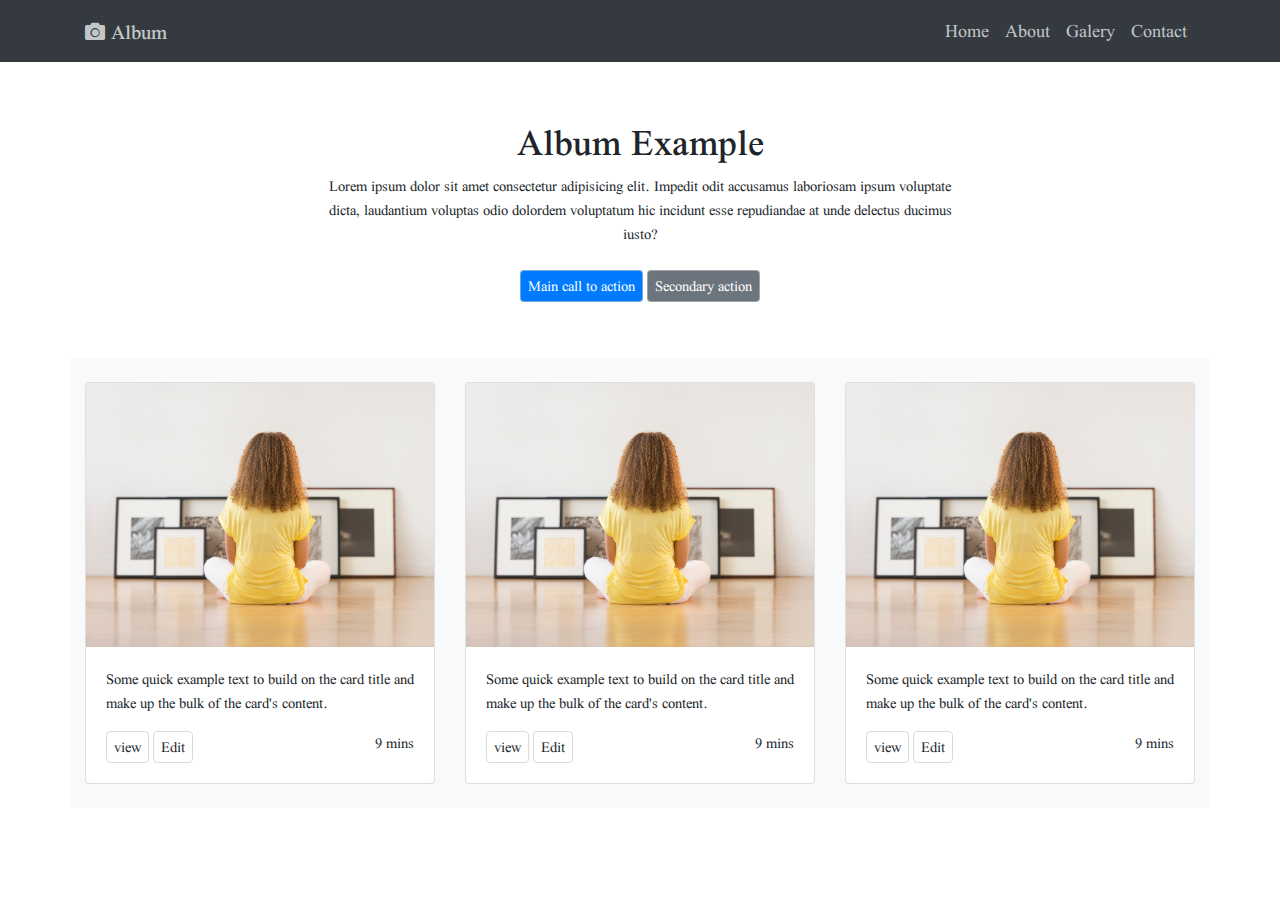
==== index.html @ 00a28d72 "first commit" ====
<html lang="en">
	<head>
		<meta charset="UTF-8" />
		<meta http-equiv="X-UA-Compatible" content="IE=edge" />
		<meta name="viewport" content="width=device-width, initial-scale=1.0" />
		<title>Bootstarp iTi</title>
		<link rel="stylesheet" href="css/bootstrap.min.css" />
		<link rel="stylesheet" href="css/all.min.css" />
		<link rel="preconnect" href="https://fonts.googleapis.com" />
		<link rel="preconnect" href="https://fonts.gstatic.com" crossorigin />
		<link
			href="https://fonts.googleapis.com/css2?family=Playfair+Display&family=Scheherazade+New&display=swap"
			rel="stylesheet"
		/>

		<link rel="stylesheet" href="css/main.css" />
	</head>
	<body>
		<section class="w-100">
			<nav class="navbar navbar-expand-lg bg-dark">
			<div class="container">
					<a class="navbar-brand navbar-light" href="#">
						<i class="fas fa-camera"></i> Album
					</a>
					<button
						class="navbar-toggler"
						type="button"
						data-toggle="collapse"
						data-target="#navbarSupportedContent"
						aria-controls="navbarSupportedContent"
						aria-expanded="false"
						aria-label="Toggle navigation"
					>
					<i class="fas fa-bars"></i>
						<!-- <span class="navbar-toggler-icon"></span> -->
					</button>

					<div class="collapse navbar-collapse" id="navbarSupportedContent">
						<ul class="navbar-nav ml-auto">
							<li class="nav-item active">
								<a class="nav-link" href="#"
									>Home <span class="sr-only">(current)</span></a
								>
							</li>
							<li class="nav-item">
								<a class="nav-link" href="#">About</a>
							</li>
							<li class="nav-item">
								<a class="nav-link" href="#">Galery</a>
							</li>
							<li class="nav-item">
								<a class="nav-link" href="#">Contact</a>
							</li>
							
						</ul>
						
					</div>
				</nav>
				<div class="row py-5">
					<div class="col-12 py-2 text-center">
						<h1>Album Example</h1>
						<p class="m-auto w-50 pb-4">
							Lorem ipsum dolor sit amet consectetur adipisicing elit. Impedit
							odit accusamus laboriosam ipsum voluptate dicta, laudantium
							voluptas odio dolordem voluptatum hic incidunt esse repudiandae at
							unde delectus ducimus iusto?
						</p>
						<button type="button" class="btn btn-primary">
							Main call to action
						</button>
						<button type="button" class="btn btn-secondary">
							Secondary action
						</button>
					</div>
				</div>
			</div>
		</section>

		<div class="con-car pb-5">
			<div class="container">
				<div class="row bg-light py-4 card-group">
					<div class="col-md-4">
						<div class="card">
							<img src="images/66.jpg" class="card-img-top" alt="..." />
							<div class="card-body">
								<p class="card-text">
									Some quick example text to build on the card title and make up
									the bulk of the card's content.
								</p>
								<a href="#" class="btn">view</a>
								<a href="#" class="btn">Edit</a>
								<span class="float-right">9 mins</span>
							</div>
						</div>
					</div>
					<div class="col-md-4">
						<div class="card">
							<img src="images/66.jpg" class="card-img-top" alt="..." />
							<div class="card-body">
								<p class="card-text">
									Some quick example text to build on the card title and make up
									the bulk of the card's content.
								</p>
								<a href="#" class="btn">view</a>
								<a href="#" class="btn">Edit</a>
								<span class="float-right">9 mins</span>
							</div>
						</div>
					</div>
					<div class="col-md-4">
						<div class="card">
							<img src="images/66.jpg" class="card-img-top" alt="..." />
							<div class="card-body">
								<p class="card-text">
									Some quick example text to build on the card title and make up
									the bulk of the card's content.
								</p>
								<a href="#" class="btn">view</a>
								<a href="#" class="btn">Edit</a>
								<span class="float-right">9 mins</span>
							</div>
						</div>
					</div>
				</div>
			</div>
		</div>
		<script src="js/jquery-3.5.1.min.js"></script>
		<script src="js/popper.min.js"></script>
		<script src="js/bootstrap.min.js"></script>
		<script src="js/main.js"></script>
	</body>
</html>
---- css/main.css ----
body {
	padding: 0;
	margin: 0;
	box-sizing: border-box;
	/* font-family: "Playfair Display", serif; */
	font-family: "Scheherazade New", serif;
}

.btn {
	border: 1px solid #c7c1c199;
	padding: 3px 7px;
}

.navbar-brand {
	font-size: 22px;
	font-weight: 500;
}

a,
i {
	color: rgb(193, 199, 199);
	font-size: 20px;
}

a:hover {
	color: rgb(128, 122, 122);
}
.navbar-toggler {
	border: 1px solid rgb(193, 199, 199);
}
.navbar-toggler span {
	/* background-color: blanchedalmond; */
	/* color: blanchedalmond; */
	border-color: blanchedalmond;
}

.btn-group .btn {
	font-size: 14px;
	font-weight: 600;
	/* box-shadow: 6px 12px 16px 2px rgba(169, 169, 169, 0.57);
	-webkit-box-shadow: 6px 12px 16px 2px rgba(169, 169, 169, 0.57);
	-moz-box-shadow: 6px 12px 16px 2px rgba(169, 169, 169, 0.57); */
	transition: transform 0.5s;
}

.btn-group .btn:hover {
	background-color: rgb(86, 200, 86);
	box-shadow: 6px 12px 16px 2px rgba(169, 169, 169, 0.57);
	-webkit-box-shadow: 6px 12px 16px 2px rgba(169, 169, 169, 0.57);
	-moz-box-shadow: 6px 12px 16px 2px rgba(169, 169, 169, 0.57);
	transform: scale(1.1);
}
.regist {
	margin-bottom: 70px;
}
.regist p {
	font-size: 25px;
	color: rgb(151 145 145);
}
.input {
	margin: 50px 0px;
}
.input i {
	font-size: 35px;
	color: rgb(29, 28, 28);
}
.input-text {
	margin-left: 15px;
	width: 75%;
	border-left: none;
	border-right: none;
	border-top: none;
}
.input-text:focus-visible {
	outline: none;
}
.img-fluid {
	max-width: 60%;
}
.pic p {
	margin-top: 10px;
	font-size: 18px;
	font-weight: 300;
}

.next {
	background-color: rgb(86, 200, 86);
	color: honeydew;
	padding: 8px 30px;
}
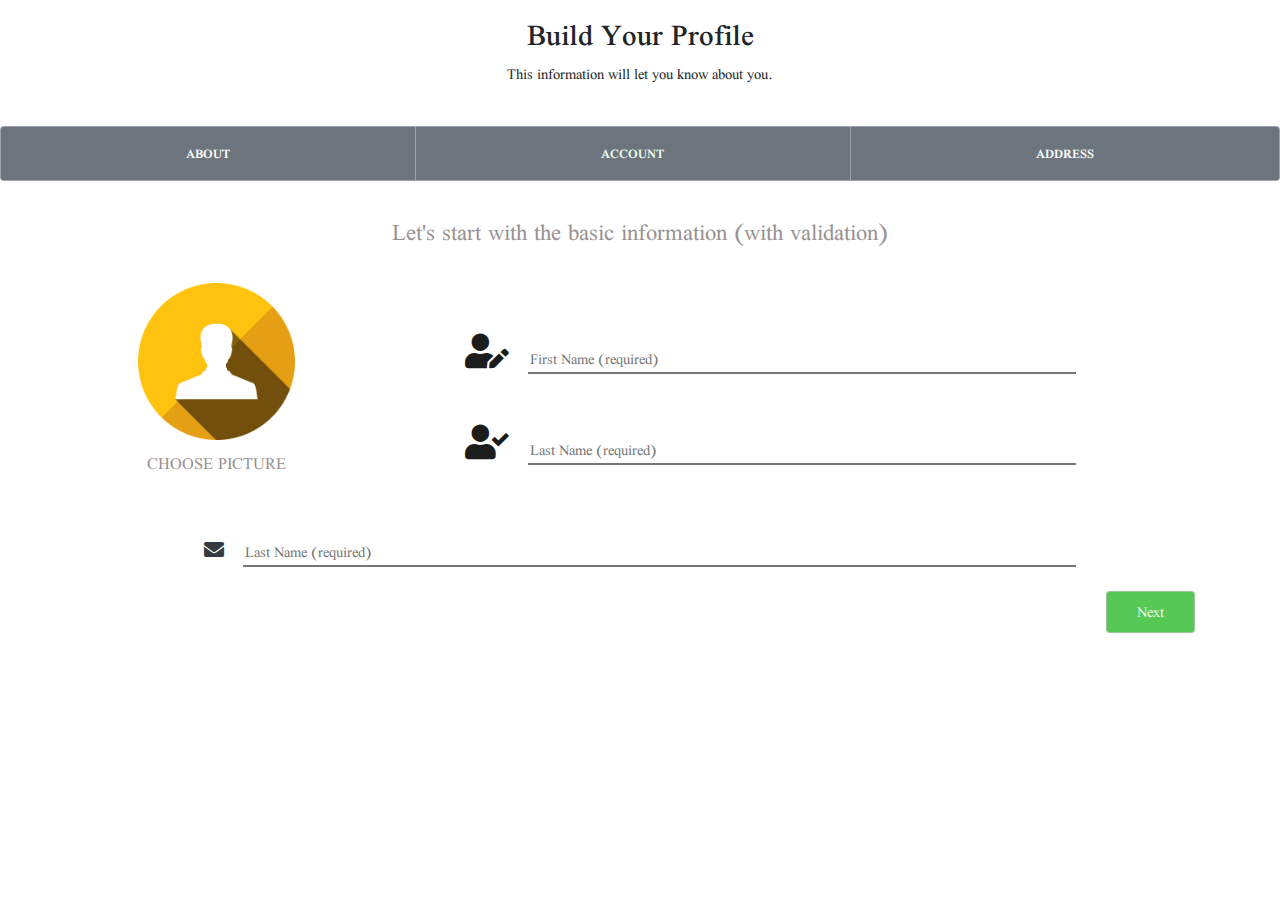
==== commit 75179bb5: "change the index" ====
--- a/index.html
+++ b/index.html
@@ -3,7 +3,7 @@
 		<meta charset="UTF-8" />
 		<meta http-equiv="X-UA-Compatible" content="IE=edge" />
 		<meta name="viewport" content="width=device-width, initial-scale=1.0" />
-		<title>Bootstarp iTi</title>
+		<title>Document</title>
 		<link rel="stylesheet" href="css/bootstrap.min.css" />
 		<link rel="stylesheet" href="css/all.min.css" />
 		<link rel="preconnect" href="https://fonts.googleapis.com" />
@@ -12,118 +12,76 @@
 			href="https://fonts.googleapis.com/css2?family=Playfair+Display&family=Scheherazade+New&display=swap"
 			rel="stylesheet"
 		/>
-
 		<link rel="stylesheet" href="css/main.css" />
 	</head>
 	<body>
 		<section class="w-100">
-			<nav class="navbar navbar-expand-lg bg-dark">
 			<div class="container">
-					<a class="navbar-brand navbar-light" href="#">
-						<i class="fas fa-camera"></i> Album
-					</a>
-					<button
-						class="navbar-toggler"
-						type="button"
-						data-toggle="collapse"
-						data-target="#navbarSupportedContent"
-						aria-controls="navbarSupportedContent"
-						aria-expanded="false"
-						aria-label="Toggle navigation"
-					>
-					<i class="fas fa-bars"></i>
-						<!-- <span class="navbar-toggler-icon"></span> -->
-					</button>
-
-					<div class="collapse navbar-collapse" id="navbarSupportedContent">
-						<ul class="navbar-nav ml-auto">
-							<li class="nav-item active">
-								<a class="nav-link" href="#"
-									>Home <span class="sr-only">(current)</span></a
-								>
-							</li>
-							<li class="nav-item">
-								<a class="nav-link" href="#">About</a>
-							</li>
-							<li class="nav-item">
-								<a class="nav-link" href="#">Galery</a>
-							</li>
-							<li class="nav-item">
-								<a class="nav-link" href="#">Contact</a>
-							</li>
-							
-						</ul>
-						
-					</div>
-				</nav>
-				<div class="row py-5">
+				<div class="row py-2">
 					<div class="col-12 py-2 text-center">
-						<h1>Album Example</h1>
+						<h2>Build Your Profile</h2>
 						<p class="m-auto w-50 pb-4">
-							Lorem ipsum dolor sit amet consectetur adipisicing elit. Impedit
-							odit accusamus laboriosam ipsum voluptate dicta, laudantium
-							voluptas odio dolordem voluptatum hic incidunt esse repudiandae at
-							unde delectus ducimus iusto?
+							This information will let you know about you.
 						</p>
-						<button type="button" class="btn btn-primary">
-							Main call to action
-						</button>
-						<button type="button" class="btn btn-secondary">
-							Secondary action
-						</button>
 					</div>
 				</div>
 			</div>
-		</section>
-
-		<div class="con-car pb-5">
-			<div class="container">
-				<div class="row bg-light py-4 card-group">
-					<div class="col-md-4">
-						<div class="card">
-							<img src="images/66.jpg" class="card-img-top" alt="..." />
-							<div class="card-body">
-								<p class="card-text">
-									Some quick example text to build on the card title and make up
-									the bulk of the card's content.
-								</p>
-								<a href="#" class="btn">view</a>
-								<a href="#" class="btn">Edit</a>
-								<span class="float-right">9 mins</span>
-							</div>
+			<div class="btn-group w-100" role="group" aria-label="Basic example">
+				<button type="button" class="btn btn-secondary py-3">ABOUT</button>
+				<button type="button" class="btn btn-secondary">
+					<a class="a-link" href="#">ACCOUNT</a>
+				</button>
+				<button type="button" class="btn btn-secondary">ADDRESS</button>
+			</div>
+			<div class="container regist">
+				<div class="row pt-4">
+					<div class="col-12 py-2 text-center">
+						<p class="m-auto w-75 pb-4">
+							Let's start with the basic information (with validation)
+						</p>
+					</div>
+				</div>
+				<div class="row">
+					<div class="col-md-4 pic">
+						<div class="w-75 text-center">
+							<img src="images/icon-4.png" class="img-fluid" alt="" />
+							<p>CHOOSE PICTURE</p>
 						</div>
 					</div>
-					<div class="col-md-4">
-						<div class="card">
-							<img src="images/66.jpg" class="card-img-top" alt="..." />
-							<div class="card-body">
-								<p class="card-text">
-									Some quick example text to build on the card title and make up
-									the bulk of the card's content.
-								</p>
-								<a href="#" class="btn">view</a>
-								<a href="#" class="btn">Edit</a>
-								<span class="float-right">9 mins</span>
-							</div>
+					<div class="col-md-8">
+						<div class="input">
+							<i class="fas fa-user-edit"></i>
+
+							<input
+								class="input-text"
+								type="text"
+								placeholder="First Name (required)"
+							/>
 						</div>
-					</div>
-					<div class="col-md-4">
-						<div class="card">
-							<img src="images/66.jpg" class="card-img-top" alt="..." />
-							<div class="card-body">
-								<p class="card-text">
-									Some quick example text to build on the card title and make up
-									the bulk of the card's content.
-								</p>
-								<a href="#" class="btn">view</a>
-								<a href="#" class="btn">Edit</a>
-								<span class="float-right">9 mins</span>
-							</div>
+						<div class="input">
+							<i class="fas fa-user-check"></i>
+
+							<input
+								class="input-text"
+								type="text"
+								placeholder="Last Name (required)"
+							/>
 						</div>
 					</div>
 				</div>
+				<div class="row py-3">
+					<div class="col-12 py-2 text-center">
+						<i class="fas fa-envelope text-dark"></i>
+						<input
+							class="input-text"
+							type="text"
+							placeholder="Last Name (required)"
+						/>
+					</div>
+				</div>
+				<button type="button" class="btn float-right next">Next</button>
 			</div>
-		</div>
+		</section>
 		<script src="js/jquery-3.5.1.min.js"></script>
 		<script src="js/popper.min.js"></script>
 		<script src="js/bootstrap.min.js"></script>
--- a/css/main.css
+++ b/css/main.css
@@ -88,3 +88,12 @@
 	color: honeydew;
 	padding: 8px 30px;
 }
+
+.a-link {
+	color: honeydew;
+	font-size: 14px;
+}
+.a-link:hover {
+	text-decoration: none;
+	color: honeydew;
+}
